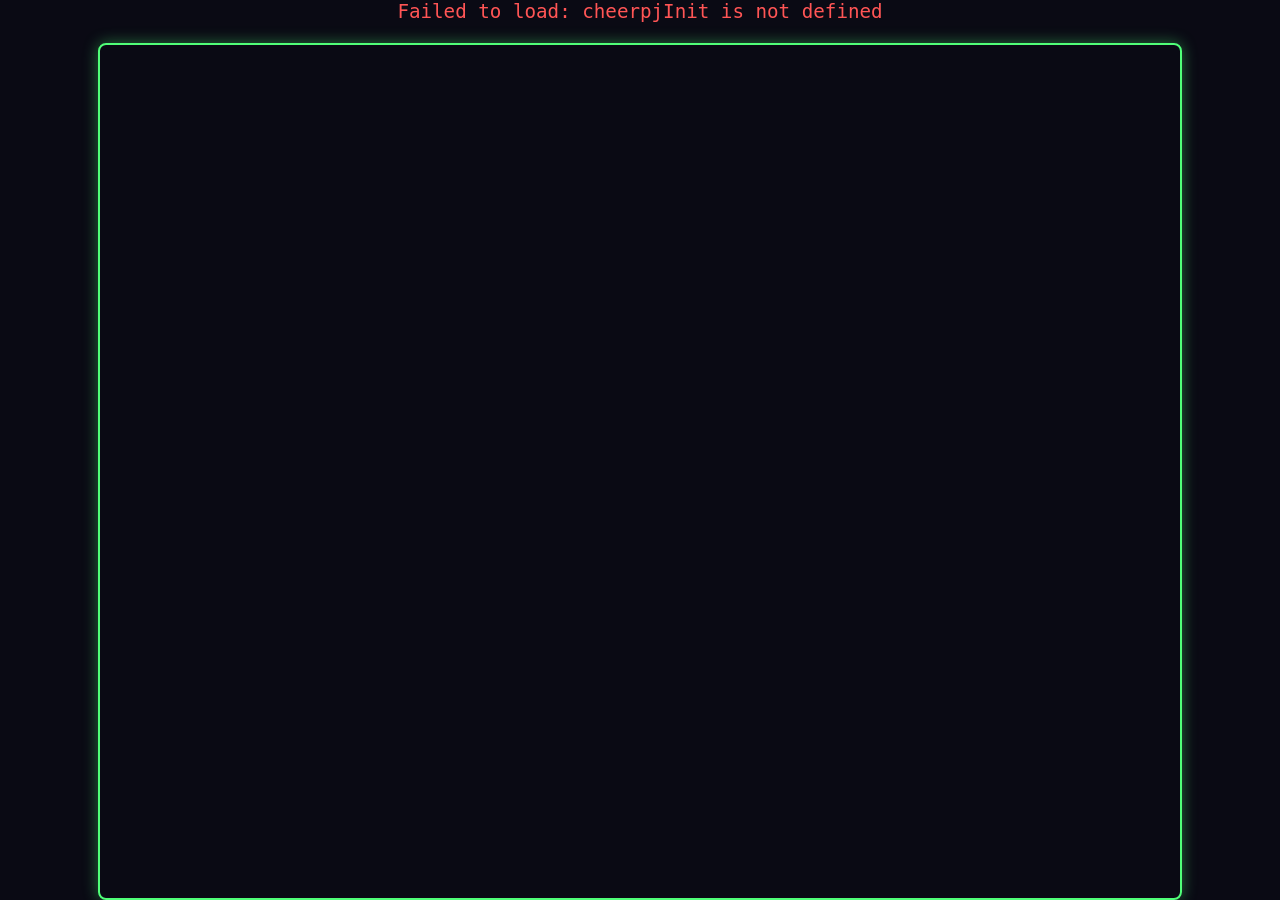
==== index.html @ 9db37034 "Add CheerpJ web deployment files (FlipWars.jar and index.html)" ====
<!DOCTYPE html>
<html lang="en">

<head>
    <meta charset="UTF-8">
    <meta name="viewport" content="width=device-width, initial-scale=1.0">
    <title>Flip Wars - Java Web</title>
    <!-- Import CheerpJ V3 engine from official validated CDN -->
    <script src="https://cjrtnc.leaningtech.com/3.0/cj3loader.js"></script>
    <style>
        body {
            /* Match game UI aesthetic */
            background-color: #0A0A14;
            color: #50FF78;
            font-family: 'Consolas', monospace;
            display: flex;
            flex-direction: column;
            align-items: center;
            justify-content: center;
            height: 100vh;
            margin: 0;
            overflow: hidden;
        }

        #cheerpj-container {
            border: 2px solid #50FF78;
            box-shadow: 0 0 15px rgba(80, 255, 120, 0.4);
            border-radius: 8px;
            overflow: hidden;
            width: 1080px;
            height: 1040px;
            max-width: 100vw;
            max-height: 100vh;
            /* Scale down on smaller screens if necessary */
            transform-origin: top center;
        }

        #loading {
            margin-bottom: 20px;
            font-size: 1.2rem;
            animation: pulse 1.5s infinite;
        }

        @keyframes pulse {
            0% {
                opacity: 0.5;
            }

            50% {
                opacity: 1;
            }

            100% {
                opacity: 0.5;
            }
        }
    </style>
</head>

<body>
    <div id="loading">Initializing Java Environment...</div>
    <div id="cheerpj-container"></div>

    <script>
        async function runGame() {
            try {
                // Initialize CheerpJ engine V3
                await cheerpjInit({
                    enableNativeWindow: true,
                    clipboardMode: "permission"
                });

                // Set the display container for the Java/JavaFX Stage
                cheerpjCreateDisplay(1080, 1040, document.getElementById('cheerpj-container'));

                document.getElementById('loading').innerText = 'Downloading JVM and FlipWars.jar...';

                // CheerpJ runs the virtualized jar file relative to the web root
                try {
                    await cheerpjRunJar("/app/FlipWars.jar");
                } catch (e) {
                    console.error(e);
                }

                document.getElementById('loading').style.display = 'none';

            } catch (error) {
                document.getElementById('loading').innerText = 'Failed to load: ' + error.message;
                document.getElementById('loading').style.color = '#FF5555';
            }
        }

        runGame();
    </script>
</body>

</html>
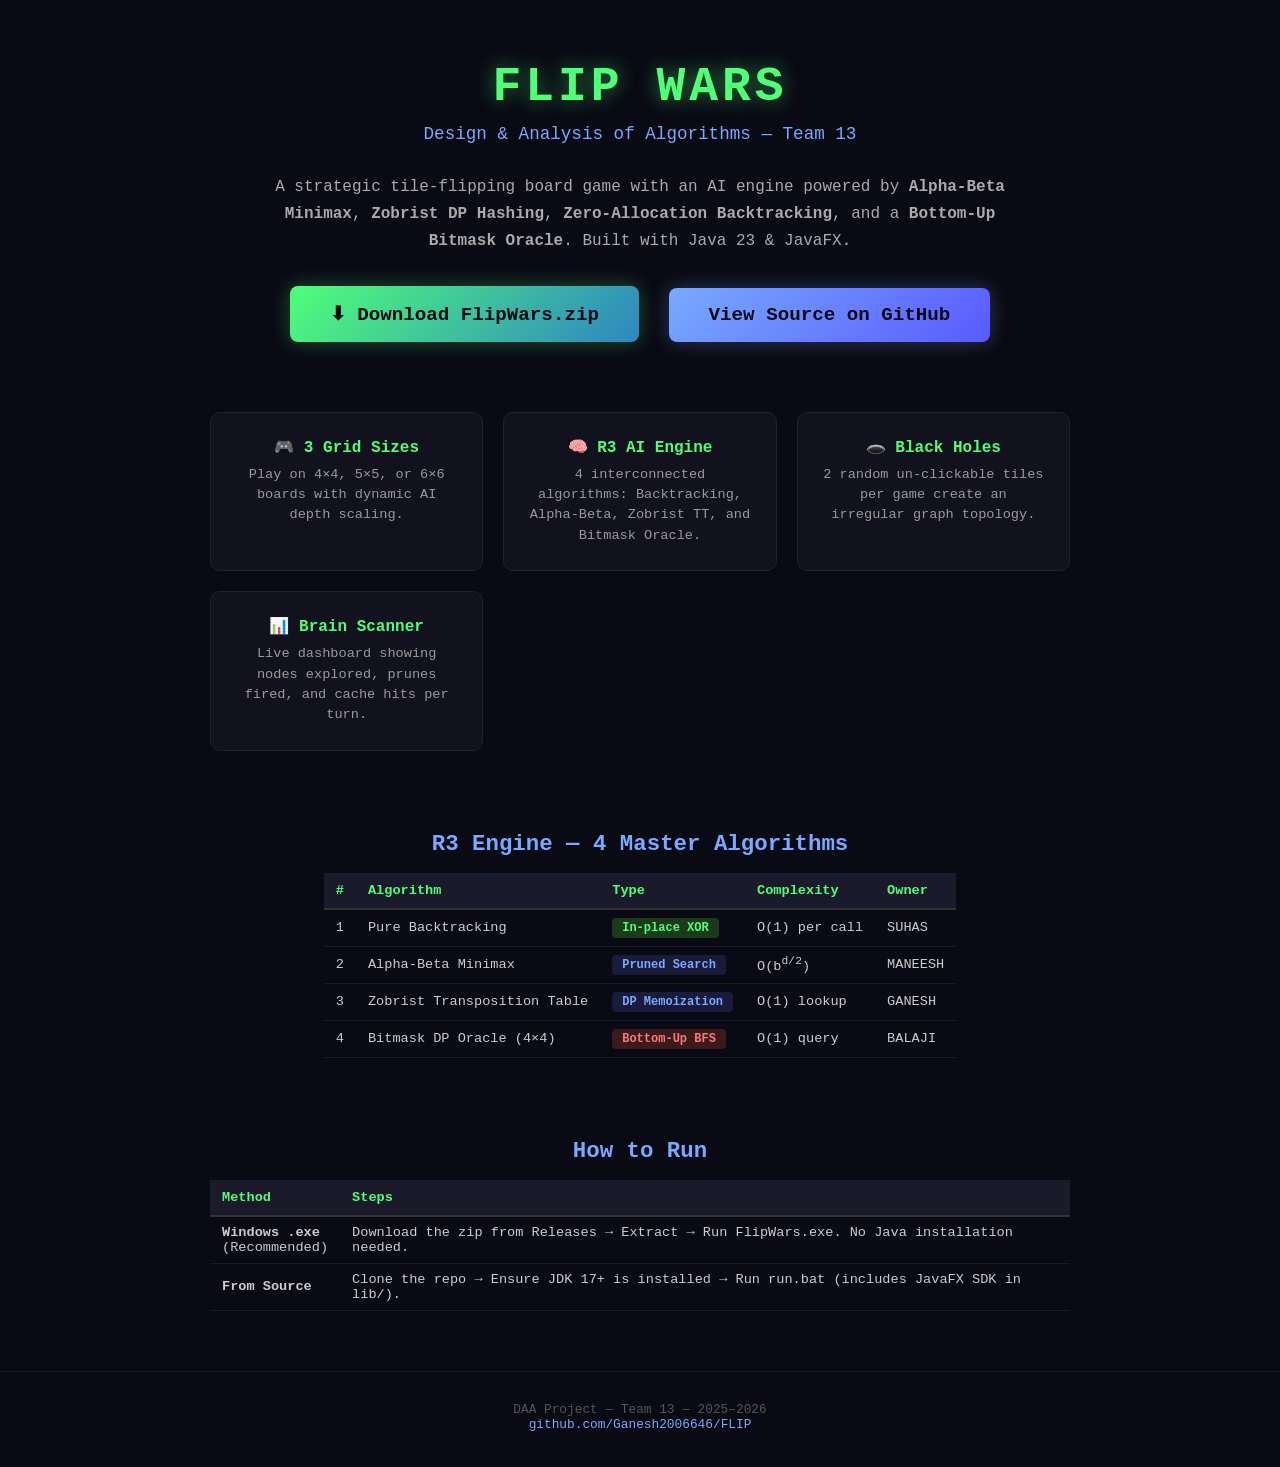
==== commit 7c1dabb6: "Add jpackage build, landing page, .gitignore cleanup - Replace broken CheerpJ web hosting with polis" ====
--- a/index.html
+++ b/index.html
@@ -4,94 +4,271 @@
 <head>
     <meta charset="UTF-8">
     <meta name="viewport" content="width=device-width, initial-scale=1.0">
-    <title>Flip Wars - Java Web</title>
-    <!-- Import CheerpJ V3 engine from official validated CDN -->
-    <script src="https://cjrtnc.leaningtech.com/3.0/cj3loader.js"></script>
+    <title>Flip Wars — DAA Team 13</title>
     <style>
+        * { margin: 0; padding: 0; box-sizing: border-box; }
+
         body {
-            /* Match game UI aesthetic */
             background-color: #0A0A14;
-            color: #50FF78;
-            font-family: 'Consolas', monospace;
+            color: #E0E0E0;
+            font-family: 'Segoe UI', 'Consolas', monospace;
+            min-height: 100vh;
             display: flex;
             flex-direction: column;
             align-items: center;
-            justify-content: center;
-            height: 100vh;
-            margin: 0;
-            overflow: hidden;
-        }
-
-        #cheerpj-container {
-            border: 2px solid #50FF78;
-            box-shadow: 0 0 15px rgba(80, 255, 120, 0.4);
+        }
+
+        .hero {
+            text-align: center;
+            padding: 60px 20px 40px;
+            max-width: 800px;
+        }
+
+        .hero h1 {
+            font-size: 3rem;
+            color: #50FF78;
+            text-shadow: 0 0 20px rgba(80, 255, 120, 0.5);
+            margin-bottom: 10px;
+            letter-spacing: 4px;
+        }
+
+        .hero .subtitle {
+            color: #78AAFF;
+            font-size: 1.1rem;
+            margin-bottom: 30px;
+        }
+
+        .hero p {
+            color: #AAA;
+            line-height: 1.7;
+            font-size: 1rem;
+            margin-bottom: 20px;
+        }
+
+        .download-btn {
+            display: inline-block;
+            padding: 16px 40px;
+            background: linear-gradient(135deg, #50FF78, #2E86C1);
+            color: #0A0A14;
+            font-size: 1.2rem;
+            font-weight: bold;
+            text-decoration: none;
             border-radius: 8px;
-            overflow: hidden;
-            width: 1080px;
-            height: 1040px;
-            max-width: 100vw;
-            max-height: 100vh;
-            /* Scale down on smaller screens if necessary */
-            transform-origin: top center;
-        }
-
-        #loading {
-            margin-bottom: 20px;
-            font-size: 1.2rem;
-            animation: pulse 1.5s infinite;
-        }
-
-        @keyframes pulse {
-            0% {
-                opacity: 0.5;
-            }
-
-            50% {
-                opacity: 1;
-            }
-
-            100% {
-                opacity: 0.5;
-            }
-        }
+            transition: transform 0.2s, box-shadow 0.2s;
+            box-shadow: 0 0 20px rgba(80, 255, 120, 0.3);
+            margin: 10px;
+        }
+
+        .download-btn:hover {
+            transform: translateY(-2px);
+            box-shadow: 0 0 30px rgba(80, 255, 120, 0.6);
+        }
+
+        .download-btn.secondary {
+            background: linear-gradient(135deg, #78AAFF, #5A5AFF);
+            box-shadow: 0 0 20px rgba(120, 170, 255, 0.3);
+        }
+
+        .download-btn.secondary:hover {
+            box-shadow: 0 0 30px rgba(120, 170, 255, 0.6);
+        }
+
+        .cards {
+            display: grid;
+            grid-template-columns: repeat(auto-fit, minmax(220px, 1fr));
+            gap: 20px;
+            max-width: 900px;
+            padding: 20px;
+            margin-bottom: 40px;
+        }
+
+        .card {
+            background: #12121E;
+            border: 1px solid #222;
+            border-radius: 10px;
+            padding: 24px;
+            text-align: center;
+        }
+
+        .card h3 {
+            color: #50FF78;
+            font-size: 1rem;
+            margin-bottom: 8px;
+        }
+
+        .card p {
+            color: #999;
+            font-size: 0.85rem;
+            line-height: 1.5;
+        }
+
+        .algo-section {
+            max-width: 900px;
+            padding: 20px;
+            margin-bottom: 40px;
+        }
+
+        .algo-section h2 {
+            color: #78AAFF;
+            font-size: 1.4rem;
+            margin-bottom: 16px;
+            text-align: center;
+        }
+
+        table {
+            width: 100%;
+            border-collapse: collapse;
+            font-size: 0.85rem;
+        }
+
+        th {
+            background: #1a1a2a;
+            color: #50FF78;
+            padding: 10px 12px;
+            text-align: left;
+            border-bottom: 2px solid #333;
+        }
+
+        td {
+            padding: 8px 12px;
+            border-bottom: 1px solid #1a1a2a;
+            color: #CCC;
+        }
+
+        tr:hover td { background: #16162a; }
+
+        .footer {
+            text-align: center;
+            padding: 30px;
+            color: #555;
+            font-size: 0.8rem;
+            border-top: 1px solid #1a1a2a;
+            width: 100%;
+        }
+
+        .footer a { color: #78AAFF; text-decoration: none; }
+
+        .badge {
+            display: inline-block;
+            padding: 3px 10px;
+            border-radius: 4px;
+            font-size: 0.75rem;
+            font-weight: bold;
+        }
+
+        .badge-green  { background: #1a3a1a; color: #50FF78; }
+        .badge-blue   { background: #1a1a3a; color: #78AAFF; }
+        .badge-red    { background: #3a1a1a; color: #FF7878; }
     </style>
 </head>
 
 <body>
-    <div id="loading">Initializing Java Environment...</div>
-    <div id="cheerpj-container"></div>
-
-    <script>
-        async function runGame() {
-            try {
-                // Initialize CheerpJ engine V3
-                await cheerpjInit({
-                    enableNativeWindow: true,
-                    clipboardMode: "permission"
-                });
-
-                // Set the display container for the Java/JavaFX Stage
-                cheerpjCreateDisplay(1080, 1040, document.getElementById('cheerpj-container'));
-
-                document.getElementById('loading').innerText = 'Downloading JVM and FlipWars.jar...';
-
-                // CheerpJ runs the virtualized jar file relative to the web root
-                try {
-                    await cheerpjRunJar("/app/FlipWars.jar");
-                } catch (e) {
-                    console.error(e);
-                }
-
-                document.getElementById('loading').style.display = 'none';
-
-            } catch (error) {
-                document.getElementById('loading').innerText = 'Failed to load: ' + error.message;
-                document.getElementById('loading').style.color = '#FF5555';
-            }
-        }
-
-        runGame();
-    </script>
+
+    <div class="hero">
+        <h1>FLIP WARS</h1>
+        <div class="subtitle">Design &amp; Analysis of Algorithms — Team 13</div>
+        <p>
+            A strategic tile-flipping board game with an AI engine powered by
+            <strong>Alpha-Beta Minimax</strong>, <strong>Zobrist DP Hashing</strong>,
+            <strong>Zero-Allocation Backtracking</strong>, and a <strong>Bottom-Up Bitmask Oracle</strong>.
+            Built with Java 23 &amp; JavaFX.
+        </p>
+        <a class="download-btn" href="https://github.com/Ganesh2006646/FLIP/releases/latest" target="_blank">
+            ⬇ Download FlipWars.zip
+        </a>
+        <a class="download-btn secondary" href="https://github.com/Ganesh2006646/FLIP" target="_blank">
+            View Source on GitHub
+        </a>
+    </div>
+
+    <div class="cards">
+        <div class="card">
+            <h3>🎮 3 Grid Sizes</h3>
+            <p>Play on 4×4, 5×5, or 6×6 boards with dynamic AI depth scaling.</p>
+        </div>
+        <div class="card">
+            <h3>🧠 R3 AI Engine</h3>
+            <p>4 interconnected algorithms: Backtracking, Alpha-Beta, Zobrist TT, and Bitmask Oracle.</p>
+        </div>
+        <div class="card">
+            <h3>🕳️ Black Holes</h3>
+            <p>2 random un-clickable tiles per game create an irregular graph topology.</p>
+        </div>
+        <div class="card">
+            <h3>📊 Brain Scanner</h3>
+            <p>Live dashboard showing nodes explored, prunes fired, and cache hits per turn.</p>
+        </div>
+    </div>
+
+    <div class="algo-section">
+        <h2>R3 Engine — 4 Master Algorithms</h2>
+        <table>
+            <thead>
+                <tr>
+                    <th>#</th>
+                    <th>Algorithm</th>
+                    <th>Type</th>
+                    <th>Complexity</th>
+                    <th>Owner</th>
+                </tr>
+            </thead>
+            <tbody>
+                <tr>
+                    <td>1</td>
+                    <td>Pure Backtracking</td>
+                    <td><span class="badge badge-green">In-place XOR</span></td>
+                    <td>O(1) per call</td>
+                    <td>SUHAS</td>
+                </tr>
+                <tr>
+                    <td>2</td>
+                    <td>Alpha-Beta Minimax</td>
+                    <td><span class="badge badge-blue">Pruned Search</span></td>
+                    <td>O(b<sup>d/2</sup>)</td>
+                    <td>MANEESH</td>
+                </tr>
+                <tr>
+                    <td>3</td>
+                    <td>Zobrist Transposition Table</td>
+                    <td><span class="badge badge-blue">DP Memoization</span></td>
+                    <td>O(1) lookup</td>
+                    <td>GANESH</td>
+                </tr>
+                <tr>
+                    <td>4</td>
+                    <td>Bitmask DP Oracle (4×4)</td>
+                    <td><span class="badge badge-red">Bottom-Up BFS</span></td>
+                    <td>O(1) query</td>
+                    <td>BALAJI</td>
+                </tr>
+            </tbody>
+        </table>
+    </div>
+
+    <div class="algo-section">
+        <h2>How to Run</h2>
+        <table>
+            <thead>
+                <tr><th>Method</th><th>Steps</th></tr>
+            </thead>
+            <tbody>
+                <tr>
+                    <td><strong>Windows .exe</strong><br>(Recommended)</td>
+                    <td>Download the zip from Releases → Extract → Run <code>FlipWars.exe</code>. No Java installation needed.</td>
+                </tr>
+                <tr>
+                    <td><strong>From Source</strong></td>
+                    <td>Clone the repo → Ensure JDK 17+ is installed → Run <code>run.bat</code> (includes JavaFX SDK in <code>lib/</code>).</td>
+                </tr>
+            </tbody>
+        </table>
+    </div>
+
+    <div class="footer">
+        DAA Project — Team 13 — 2025–2026<br>
+        <a href="https://github.com/Ganesh2006646/FLIP">github.com/Ganesh2006646/FLIP</a>
+    </div>
+
 </body>
 
 </html>
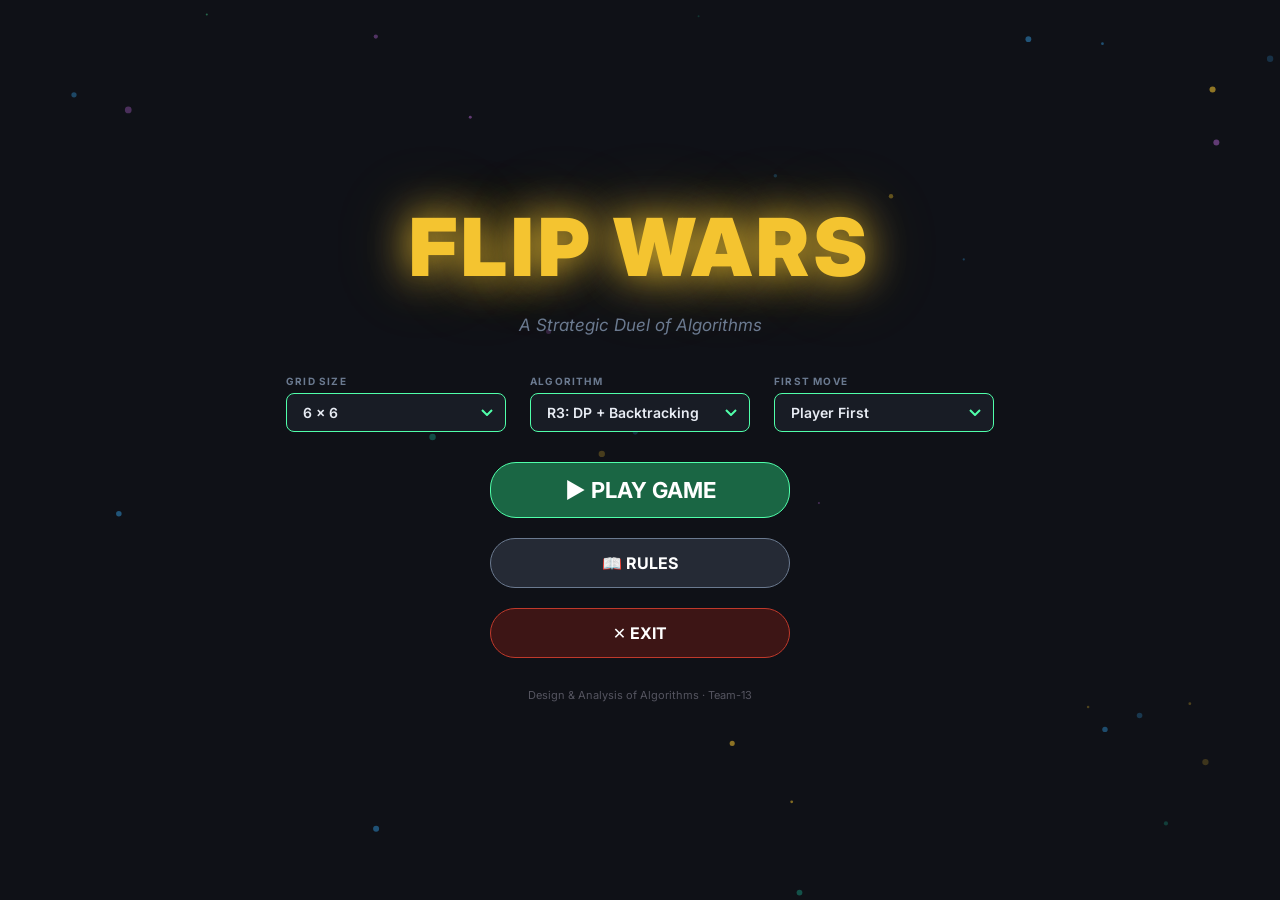
==== commit 0f293e0b: "Move web app (index.html, style.css, game.js) to root for GitHub Pages" ====
--- a/index.html
+++ b/index.html
@@ -1,274 +1,211 @@
 <!DOCTYPE html>
 <html lang="en">
-
 <head>
-    <meta charset="UTF-8">
-    <meta name="viewport" content="width=device-width, initial-scale=1.0">
-    <title>Flip Wars — DAA Team 13</title>
-    <style>
-        * { margin: 0; padding: 0; box-sizing: border-box; }
-
-        body {
-            background-color: #0A0A14;
-            color: #E0E0E0;
-            font-family: 'Segoe UI', 'Consolas', monospace;
-            min-height: 100vh;
-            display: flex;
-            flex-direction: column;
-            align-items: center;
-        }
-
-        .hero {
-            text-align: center;
-            padding: 60px 20px 40px;
-            max-width: 800px;
-        }
-
-        .hero h1 {
-            font-size: 3rem;
-            color: #50FF78;
-            text-shadow: 0 0 20px rgba(80, 255, 120, 0.5);
-            margin-bottom: 10px;
-            letter-spacing: 4px;
-        }
-
-        .hero .subtitle {
-            color: #78AAFF;
-            font-size: 1.1rem;
-            margin-bottom: 30px;
-        }
-
-        .hero p {
-            color: #AAA;
-            line-height: 1.7;
-            font-size: 1rem;
-            margin-bottom: 20px;
-        }
-
-        .download-btn {
-            display: inline-block;
-            padding: 16px 40px;
-            background: linear-gradient(135deg, #50FF78, #2E86C1);
-            color: #0A0A14;
-            font-size: 1.2rem;
-            font-weight: bold;
-            text-decoration: none;
-            border-radius: 8px;
-            transition: transform 0.2s, box-shadow 0.2s;
-            box-shadow: 0 0 20px rgba(80, 255, 120, 0.3);
-            margin: 10px;
-        }
-
-        .download-btn:hover {
-            transform: translateY(-2px);
-            box-shadow: 0 0 30px rgba(80, 255, 120, 0.6);
-        }
-
-        .download-btn.secondary {
-            background: linear-gradient(135deg, #78AAFF, #5A5AFF);
-            box-shadow: 0 0 20px rgba(120, 170, 255, 0.3);
-        }
-
-        .download-btn.secondary:hover {
-            box-shadow: 0 0 30px rgba(120, 170, 255, 0.6);
-        }
-
-        .cards {
-            display: grid;
-            grid-template-columns: repeat(auto-fit, minmax(220px, 1fr));
-            gap: 20px;
-            max-width: 900px;
-            padding: 20px;
-            margin-bottom: 40px;
-        }
-
-        .card {
-            background: #12121E;
-            border: 1px solid #222;
-            border-radius: 10px;
-            padding: 24px;
-            text-align: center;
-        }
-
-        .card h3 {
-            color: #50FF78;
-            font-size: 1rem;
-            margin-bottom: 8px;
-        }
-
-        .card p {
-            color: #999;
-            font-size: 0.85rem;
-            line-height: 1.5;
-        }
-
-        .algo-section {
-            max-width: 900px;
-            padding: 20px;
-            margin-bottom: 40px;
-        }
-
-        .algo-section h2 {
-            color: #78AAFF;
-            font-size: 1.4rem;
-            margin-bottom: 16px;
-            text-align: center;
-        }
-
-        table {
-            width: 100%;
-            border-collapse: collapse;
-            font-size: 0.85rem;
-        }
-
-        th {
-            background: #1a1a2a;
-            color: #50FF78;
-            padding: 10px 12px;
-            text-align: left;
-            border-bottom: 2px solid #333;
-        }
-
-        td {
-            padding: 8px 12px;
-            border-bottom: 1px solid #1a1a2a;
-            color: #CCC;
-        }
-
-        tr:hover td { background: #16162a; }
-
-        .footer {
-            text-align: center;
-            padding: 30px;
-            color: #555;
-            font-size: 0.8rem;
-            border-top: 1px solid #1a1a2a;
-            width: 100%;
-        }
-
-        .footer a { color: #78AAFF; text-decoration: none; }
-
-        .badge {
-            display: inline-block;
-            padding: 3px 10px;
-            border-radius: 4px;
-            font-size: 0.75rem;
-            font-weight: bold;
-        }
-
-        .badge-green  { background: #1a3a1a; color: #50FF78; }
-        .badge-blue   { background: #1a1a3a; color: #78AAFF; }
-        .badge-red    { background: #3a1a1a; color: #FF7878; }
-    </style>
+  <meta charset="UTF-8">
+  <meta name="viewport" content="width=device-width, initial-scale=1.0">
+  <title>Flip Wars — Team 13</title>
+  <meta name="description" content="Flip Wars: A Strategic Duel of Algorithms. Play against AI powered by Greedy, Divide & Conquer, and Alpha-Beta Pruning with DP.">
+  <link href="https://fonts.googleapis.com/css2?family=Inter:wght@400;600;700;900&family=JetBrains+Mono:wght@400;700&display=swap" rel="stylesheet">
+  <link rel="stylesheet" href="style.css">
 </head>
-
 <body>
 
-    <div class="hero">
-        <h1>FLIP WARS</h1>
-        <div class="subtitle">Design &amp; Analysis of Algorithms — Team 13</div>
-        <p>
-            A strategic tile-flipping board game with an AI engine powered by
-            <strong>Alpha-Beta Minimax</strong>, <strong>Zobrist DP Hashing</strong>,
-            <strong>Zero-Allocation Backtracking</strong>, and a <strong>Bottom-Up Bitmask Oracle</strong>.
-            Built with Java 23 &amp; JavaFX.
-        </p>
-        <a class="download-btn" href="https://github.com/Ganesh2006646/FLIP/releases/latest" target="_blank">
-            ⬇ Download FlipWars.zip
-        </a>
-        <a class="download-btn secondary" href="https://github.com/Ganesh2006646/FLIP" target="_blank">
-            View Source on GitHub
-        </a>
-    </div>
-
-    <div class="cards">
-        <div class="card">
-            <h3>🎮 3 Grid Sizes</h3>
-            <p>Play on 4×4, 5×5, or 6×6 boards with dynamic AI depth scaling.</p>
-        </div>
-        <div class="card">
-            <h3>🧠 R3 AI Engine</h3>
-            <p>4 interconnected algorithms: Backtracking, Alpha-Beta, Zobrist TT, and Bitmask Oracle.</p>
-        </div>
-        <div class="card">
-            <h3>🕳️ Black Holes</h3>
-            <p>2 random un-clickable tiles per game create an irregular graph topology.</p>
-        </div>
-        <div class="card">
-            <h3>📊 Brain Scanner</h3>
-            <p>Live dashboard showing nodes explored, prunes fired, and cache hits per turn.</p>
-        </div>
-    </div>
-
-    <div class="algo-section">
-        <h2>R3 Engine — 4 Master Algorithms</h2>
-        <table>
-            <thead>
-                <tr>
-                    <th>#</th>
-                    <th>Algorithm</th>
-                    <th>Type</th>
-                    <th>Complexity</th>
-                    <th>Owner</th>
-                </tr>
-            </thead>
-            <tbody>
-                <tr>
-                    <td>1</td>
-                    <td>Pure Backtracking</td>
-                    <td><span class="badge badge-green">In-place XOR</span></td>
-                    <td>O(1) per call</td>
-                    <td>SUHAS</td>
-                </tr>
-                <tr>
-                    <td>2</td>
-                    <td>Alpha-Beta Minimax</td>
-                    <td><span class="badge badge-blue">Pruned Search</span></td>
-                    <td>O(b<sup>d/2</sup>)</td>
-                    <td>MANEESH</td>
-                </tr>
-                <tr>
-                    <td>3</td>
-                    <td>Zobrist Transposition Table</td>
-                    <td><span class="badge badge-blue">DP Memoization</span></td>
-                    <td>O(1) lookup</td>
-                    <td>GANESH</td>
-                </tr>
-                <tr>
-                    <td>4</td>
-                    <td>Bitmask DP Oracle (4×4)</td>
-                    <td><span class="badge badge-red">Bottom-Up BFS</span></td>
-                    <td>O(1) query</td>
-                    <td>BALAJI</td>
-                </tr>
-            </tbody>
-        </table>
-    </div>
-
-    <div class="algo-section">
-        <h2>How to Run</h2>
-        <table>
-            <thead>
-                <tr><th>Method</th><th>Steps</th></tr>
-            </thead>
-            <tbody>
-                <tr>
-                    <td><strong>Windows .exe</strong><br>(Recommended)</td>
-                    <td>Download the zip from Releases → Extract → Run <code>FlipWars.exe</code>. No Java installation needed.</td>
-                </tr>
-                <tr>
-                    <td><strong>From Source</strong></td>
-                    <td>Clone the repo → Ensure JDK 17+ is installed → Run <code>run.bat</code> (includes JavaFX SDK in <code>lib/</code>).</td>
-                </tr>
-            </tbody>
-        </table>
-    </div>
-
-    <div class="footer">
-        DAA Project — Team 13 — 2025–2026<br>
-        <a href="https://github.com/Ganesh2006646/FLIP">github.com/Ganesh2006646/FLIP</a>
-    </div>
-
+  <!-- ═══════════════════════════════════════════════════════════════ -->
+  <!-- MENU SCREEN                                                     -->
+  <!-- ═══════════════════════════════════════════════════════════════ -->
+  <div id="menuScreen" class="screen active">
+    <canvas id="particleCanvas"></canvas>
+    <div class="menu-content">
+      <h1 id="menuTitle" class="menu-title">FLIP WARS</h1>
+      <p class="menu-subtitle">A Strategic Duel of Algorithms</p>
+
+      <div class="selectors">
+        <div class="selector-group">
+          <label class="selector-label">GRID SIZE</label>
+          <select id="gridSelect" class="styled-select">
+            <option value="4">4 × 4</option>
+            <option value="5">5 × 5</option>
+            <option value="6" selected>6 × 6</option>
+          </select>
+        </div>
+        <div class="selector-group">
+          <label class="selector-label">ALGORITHM</label>
+          <select id="versionSelect" class="styled-select">
+            <option value="1">R1: Greedy</option>
+            <option value="2">R2: Divide & Conquer</option>
+            <option value="3" selected>R3: DP + Backtracking</option>
+          </select>
+        </div>
+        <div class="selector-group">
+          <label class="selector-label">FIRST MOVE</label>
+          <select id="turnSelect" class="styled-select">
+            <option value="player" selected>Player First</option>
+            <option value="cpu">CPU First</option>
+          </select>
+        </div>
+      </div>
+
+      <button id="btnPlay" class="menu-btn play-btn" onclick="startGame()">▶  PLAY GAME</button>
+      <button class="menu-btn rules-btn" onclick="showRules()">📖  RULES</button>
+      <button class="menu-btn exit-btn" onclick="window.close()">✕  EXIT</button>
+
+      <p class="team-label">Design & Analysis of Algorithms  ·  Team-13</p>
+    </div>
+  </div>
+
+  <!-- ═══════════════════════════════════════════════════════════════ -->
+  <!-- GAME SCREEN                                                     -->
+  <!-- ═══════════════════════════════════════════════════════════════ -->
+  <div id="gameScreen" class="screen">
+    <!-- HUD -->
+    <div id="hud" class="hud">
+      <div class="hud-score player-score" id="playerScoreBox">
+        <span class="hud-label">PLAYER</span>
+        <span class="hud-value" id="playerScore">0</span>
+      </div>
+      <div class="hud-center">
+        <div class="hud-turn-group">
+          <span class="hud-mini-label">TURN</span>
+          <span class="hud-mini-value" id="turnCounter">0/18</span>
+        </div>
+        <div class="hud-status" id="statusLabel">YOUR TURN</div>
+        <div class="hud-turn-group">
+          <span class="hud-mini-label">AI</span>
+          <span class="hud-mini-value" id="aiMode">R3</span>
+        </div>
+      </div>
+      <div class="hud-score cpu-score" id="cpuScoreBox">
+        <span class="hud-label">CPU</span>
+        <span class="hud-value" id="cpuScore">0</span>
+      </div>
+    </div>
+
+    <!-- Main content: Board + Scanner -->
+    <div class="game-layout">
+      <div class="game-left">
+        <div id="boardContainer" class="board-container"></div>
+        <!-- Controls -->
+        <div class="controls">
+          <button class="ctrl-btn accent" onclick="restartGame()">⟳ Restart</button>
+          <button class="ctrl-btn yellow" onclick="doHint()">💡 Hint</button>
+          <button class="ctrl-btn purple" id="solveBtn" onclick="toggleSolve()">▶ Solve</button>
+          <button class="ctrl-btn neutral" onclick="goMenu()">☰ Menu</button>
+        </div>
+      </div>
+
+      <!-- Brain Scanner -->
+      <div class="scanner" id="scanner">
+        <div class="scanner-header">
+          <div class="scanner-stats">
+            <span class="stat" id="statNodes" title="Nodes Evaluated">N: 0</span>
+            <span class="stat-sep">|</span>
+            <span class="stat" id="statPrunes" title="Branches Pruned">P: 0</span>
+            <span class="stat-sep">|</span>
+            <span class="stat" id="statDP" title="Transposition Table Hits">DP: 0</span>
+            <span class="stat-sep">|</span>
+            <span class="stat" id="statTT" title="Transposition Table Size">TT: 0</span>
+            <span class="stat-sep">|</span>
+            <span class="stat" id="statTime">Time: 0ms</span>
+          </div>
+          <div class="scanner-status" id="scannerStatus">▶ Awaiting first CPU move...</div>
+        </div>
+        <div class="scanner-body">
+          <div class="scanner-panel">
+            <div class="panel-title">📋  CANDIDATES</div>
+            <div class="candidates-scroll" id="candidatesTable"></div>
+          </div>
+          <div class="scanner-panel">
+            <div class="panel-title">🌳  SEARCH TREE</div>
+            <div class="tree-scroll" id="searchTree"></div>
+          </div>
+        </div>
+      </div>
+    </div>
+  </div>
+
+  <!-- ═══════════════════════════════════════════════════════════════ -->
+  <!-- RULES MODAL                                                     -->
+  <!-- ═══════════════════════════════════════════════════════════════ -->
+  <div id="rulesModal" class="modal-overlay" onclick="if(event.target===this)closeRules()">
+    <div class="modal-content">
+      <button class="modal-close" onclick="closeRules()">✕</button>
+      <pre class="rules-text">
+══════════════════════════════════════
+         FLIP WARS — HOW TO PLAY
+══════════════════════════════════════
+
+OBJECTIVE
+  Turn ALL tiles your color, OR hold the
+  highest Strategic Score at the turn limit.
+
+FLIP LOGIC
+  Click a tile → flips it + all 4 orthogonal
+  neighbors (up, down, left, right) in a + pattern.
+
+LOCK MECHANIC  (Tabu Search)
+  After clicking, a tile is locked for several
+  turns (shows WAIT countdown). Prevents infinite
+  loops and adds strategic depth.
+
+BLACK HOLES
+  Void tiles: permanently unflippable. They warp the
+  graph topology — adjacent tiles lose one neighbor.
+
+SCORING
+  Corners  +25  ← most valuable!
+  Edges    +15
+  Standard  +5
+  Trap      -5  ← avoid near corners
+
+══════════════════════════════════════
+              AI VERSIONS
+══════════════════════════════════════
+
+R1 — GREEDY  (Easy)
+  Simple tile-value counting + 15% random blunder.
+
+R2 — DIVIDE & CONQUER  (Medium)
+  · Merge Sort       move ranking
+  · Spatial D&C      quadrant control
+  · DFS Clusters     territory strength
+  · Tournament Select CPU move selection
+  · Threat Detection exposure analysis
+
+R3 — DP + BACKTRACKING  (Expert)
+  · SUHAS   doMove/undoMove backtracking (O(1) space)
+  · MANEESH Alpha-Beta Pruning Minimax
+  · GANESH  Zobrist Transposition Table
+  · BALAJI  Bitmask DP Oracle (4x4: 65536 states)
+
+══════════════════════════════════════
+         WINNING STRATEGIES
+══════════════════════════════════════
+
+  * Secure corners early — worth 25 pts each!
+  * Build large connected clusters for territory
+  * Avoid trap tiles near corners (-5)
+  * Plan around locked tiles for surprise moves
+  * Watch the Brain Scanner for AI reasoning!
+
+      Design & Analysis of Algorithms
+               Team-13
+      </pre>
+    </div>
+  </div>
+
+  <!-- ═══════════════════════════════════════════════════════════════ -->
+  <!-- GAME OVER MODAL                                                 -->
+  <!-- ═══════════════════════════════════════════════════════════════ -->
+  <div id="gameOverModal" class="modal-overlay">
+    <div class="modal-content game-over-content">
+      <div class="game-over-title" id="gameOverTitle"></div>
+      <div class="game-over-buttons">
+        <button class="go-btn play-again" onclick="restartGame(); closeGameOver();">Play Again</button>
+        <button class="go-btn go-menu" onclick="goMenu(); closeGameOver();">Go to Menu</button>
+      </div>
+    </div>
+  </div>
+
+  <script src="game.js"></script>
 </body>
-
-</html>+</html>
--- a/style.css
+++ b/style.css
@@ -0,0 +1,685 @@
+/* ═══════════════════════════════════════════════════════════════════
+   FLIP WARS — CSS Design System
+   Premium dark arcade aesthetic with glassmorphism & micro-animations
+   ═══════════════════════════════════════════════════════════════════ */
+
+:root {
+  --bg: #0f1117;
+  --surface: #181c25;
+  --surface2: #1e2330;
+  --border: #282e3a;
+  --text: #e8ecf4;
+  --muted: #6b7a90;
+  --yellow: #F4C430;
+  --yellow-dim: #7a6218;
+  --blue: #2E86C1;
+  --blue-dim: #174360;
+  --accent: #50FFAA;
+  --accent-dim: #1a6644;
+  --purple: #9B59B6;
+  --red: #FF5555;
+  --green: #50FF78;
+  --bh-border: #6A0DAD;
+  --scan-bg: #0A0A14;
+  --scan-text: #50FF78;
+}
+
+* { margin: 0; padding: 0; box-sizing: border-box; }
+
+body {
+  background: var(--bg);
+  color: var(--text);
+  font-family: 'Inter', system-ui, sans-serif;
+  overflow-x: hidden;
+  min-height: 100vh;
+}
+
+/* ─── SCREEN TRANSITIONS ──────────────────────────────────────────── */
+.screen {
+  display: none;
+  width: 100%;
+  min-height: 100vh;
+}
+.screen.active { display: flex; flex-direction: column; }
+
+/* ═══════════════════════════════════════════════════════════════════
+   MENU SCREEN
+   ═══════════════════════════════════════════════════════════════════ */
+#menuScreen {
+  position: relative;
+  justify-content: center;
+  align-items: center;
+}
+
+#particleCanvas {
+  position: absolute;
+  inset: 0;
+  width: 100%;
+  height: 100%;
+  pointer-events: none;
+  z-index: 0;
+}
+
+.menu-content {
+  position: relative;
+  z-index: 1;
+  display: flex;
+  flex-direction: column;
+  align-items: center;
+  gap: 20px;
+  padding: 40px;
+}
+
+.menu-title {
+  font-size: clamp(48px, 8vw, 80px);
+  font-weight: 900;
+  letter-spacing: 4px;
+  color: var(--yellow);
+  text-shadow: 0 0 40px var(--yellow), 0 0 80px rgba(244,196,48,0.3);
+  animation: titlePulse 2.8s ease-in-out infinite;
+}
+
+@keyframes titlePulse {
+  0%, 100% { color: var(--yellow); text-shadow: 0 0 40px var(--yellow), 0 0 80px rgba(244,196,48,0.3); }
+  50% { color: var(--accent); text-shadow: 0 0 40px var(--accent), 0 0 80px rgba(80,255,170,0.3); }
+}
+
+.menu-subtitle {
+  font-size: 17px;
+  font-style: italic;
+  color: var(--muted);
+  margin-bottom: 10px;
+}
+
+.selectors {
+  display: flex;
+  gap: 24px;
+  flex-wrap: wrap;
+  justify-content: center;
+  margin: 10px 0;
+}
+
+.selector-group {
+  display: flex;
+  flex-direction: column;
+  gap: 6px;
+}
+
+.selector-label {
+  font-size: 10px;
+  font-weight: 700;
+  letter-spacing: 1.2px;
+  color: var(--muted);
+}
+
+.styled-select {
+  background: var(--surface);
+  color: var(--text);
+  border: 1.5px solid var(--accent);
+  border-radius: 8px;
+  padding: 10px 16px;
+  font-family: inherit;
+  font-size: 14px;
+  font-weight: 600;
+  width: 220px;
+  cursor: pointer;
+  outline: none;
+  transition: border-color 0.2s, box-shadow 0.2s;
+  appearance: none;
+  -webkit-appearance: none;
+  background-image: url("data:image/svg+xml,%3Csvg xmlns='http://www.w3.org/2000/svg' width='12' height='7'%3E%3Cpath d='M1 1l5 5 5-5' stroke='%2350FFAA' stroke-width='2' fill='none'/%3E%3C/svg%3E");
+  background-repeat: no-repeat;
+  background-position: right 12px center;
+}
+
+.styled-select:hover, .styled-select:focus {
+  border-color: var(--accent);
+  box-shadow: 0 0 12px rgba(80,255,170,0.2);
+}
+
+.styled-select option {
+  background: var(--surface);
+  color: var(--text);
+}
+
+.menu-btn {
+  width: 300px;
+  padding: 14px 30px;
+  border-radius: 26px;
+  border: 1.8px solid transparent;
+  font-family: inherit;
+  font-size: 18px;
+  font-weight: 700;
+  color: white;
+  cursor: pointer;
+  transition: all 0.15s ease;
+  position: relative;
+  overflow: hidden;
+}
+
+.play-btn {
+  background: var(--accent-dim);
+  border-color: var(--accent);
+  font-size: 22px;
+}
+.play-btn:hover {
+  background: var(--accent);
+  color: #000;
+  box-shadow: 0 0 24px var(--accent);
+  transform: scale(1.04);
+}
+
+.rules-btn {
+  background: #252a35;
+  border-color: var(--muted);
+  font-size: 16px;
+}
+.rules-btn:hover {
+  background: var(--muted);
+  color: #000;
+  box-shadow: 0 0 18px rgba(107,122,144,0.4);
+  transform: scale(1.04);
+}
+
+.exit-btn {
+  background: #3d1515;
+  border-color: #C0392B;
+  font-size: 16px;
+}
+.exit-btn:hover {
+  background: #C0392B;
+  color: white;
+  box-shadow: 0 0 18px rgba(192,57,43,0.5);
+  transform: scale(1.04);
+}
+
+.team-label {
+  font-size: 11px;
+  color: #555560;
+  margin-top: 10px;
+}
+
+/* ═══════════════════════════════════════════════════════════════════
+   GAME SCREEN
+   ═══════════════════════════════════════════════════════════════════ */
+
+/* ─── HUD ──────────────────────────────────────────────────────── */
+.hud {
+  display: flex;
+  align-items: center;
+  padding: 12px 20px;
+  background: #141820;
+  border-bottom: 1px solid var(--border);
+  gap: 8px;
+  flex-shrink: 0;
+}
+
+.hud-score {
+  min-width: 130px;
+  padding: 8px 20px;
+  border-radius: 12px;
+  text-align: center;
+  display: flex;
+  flex-direction: column;
+  gap: 4px;
+  transition: border-color 0.3s, box-shadow 0.3s;
+}
+
+.player-score {
+  background: rgba(244,196,48,0.08);
+  border: 1.5px solid var(--yellow);
+}
+.player-score .hud-value { color: var(--yellow); text-shadow: 0 0 14px var(--yellow); }
+.player-score .hud-label { color: #d4a826; }
+
+.cpu-score {
+  background: rgba(46,134,193,0.08);
+  border: 1.5px solid var(--blue);
+}
+.cpu-score .hud-value { color: var(--blue); text-shadow: 0 0 14px var(--blue); }
+.cpu-score .hud-label { color: #5aabdb; }
+
+.hud-label { font-size: 10px; font-weight: 700; }
+.hud-value { font-size: 30px; font-weight: 700; }
+
+.hud-center {
+  flex: 1;
+  display: flex;
+  flex-direction: column;
+  align-items: center;
+  gap: 4px;
+}
+
+.hud-turn-group { text-align: center; }
+.hud-mini-label { font-size: 9px; font-weight: 700; color: var(--muted); margin-right: 4px; }
+.hud-mini-value { font-size: 16px; font-weight: 700; color: var(--accent); }
+
+.hud-status {
+  font-size: 13px;
+  font-weight: 700;
+  color: var(--accent);
+  transition: color 0.3s;
+}
+
+.hud-active-border {
+  border-color: var(--accent) !important;
+  box-shadow: 0 0 10px rgba(80,255,170,0.25) !important;
+  border-width: 2.5px !important;
+}
+
+/* ─── GAME LAYOUT ──────────────────────────────────────────────── */
+.game-layout {
+  display: flex;
+  flex: 1;
+  overflow: hidden;
+}
+
+.game-left {
+  flex: 0 0 62%;
+  display: flex;
+  flex-direction: column;
+  background: var(--bg);
+}
+
+.board-container {
+  flex: 1;
+  display: flex;
+  align-items: center;
+  justify-content: center;
+  padding: 16px;
+}
+
+.board-grid {
+  display: grid;
+  gap: 8px;
+}
+
+/* ─── TILES ────────────────────────────────────────────────────── */
+.tile {
+  border-radius: 14px;
+  display: flex;
+  flex-direction: column;
+  align-items: center;
+  justify-content: center;
+  position: relative;
+  cursor: pointer;
+  transition: transform 0.15s ease, box-shadow 0.2s ease;
+  user-select: none;
+  -webkit-user-select: none;
+}
+
+.tile:hover:not(.tile-disabled):not(.tile-blackhole) {
+  transform: scale(1.06);
+  box-shadow: 0 0 18px var(--accent);
+  z-index: 2;
+}
+
+.tile-player {
+  background: linear-gradient(155deg, #f7d24e, #b5910c);
+  box-shadow: 0 4px 14px rgba(244,196,48,0.25);
+}
+
+.tile-cpu {
+  background: linear-gradient(155deg, #3ca4e8, #1b6999);
+  box-shadow: 0 4px 14px rgba(46,134,193,0.25);
+}
+
+.tile-blackhole {
+  background: #000;
+  border: 2.5px solid var(--bh-border);
+  box-shadow: 0 0 10px var(--bh-border);
+  cursor: default;
+}
+
+.tile-disabled { opacity: 0.85; cursor: default; }
+.tile-disabled:hover { transform: none !important; box-shadow: none !important; }
+
+.tile-locked .tile-player,
+.tile-locked.tile-player {
+  background: linear-gradient(155deg, #6b5410, #3d2f06);
+}
+.tile-locked .tile-cpu,
+.tile-locked.tile-cpu {
+  background: linear-gradient(155deg, #153a55, #0b1f30);
+}
+
+.tile-id {
+  position: absolute;
+  top: 3px;
+  left: 6px;
+  font-size: 9px;
+  font-weight: 700;
+  color: rgba(255,255,255,0.45);
+}
+
+.tile-value {
+  font-size: 15px;
+  font-weight: 700;
+  color: white;
+}
+
+.tile-value.negative { color: #FF9696; }
+
+.tile-lock-label {
+  font-size: 11px;
+  font-weight: 700;
+  color: var(--red);
+}
+
+.tile-bh-icon {
+  font-size: 22px;
+  color: var(--bh-border);
+}
+
+/* Tile flip animation */
+@keyframes tileFlipIn {
+  0% { transform: scaleX(0); }
+  100% { transform: scaleX(1); }
+}
+@keyframes tileFlipOut {
+  0% { transform: scaleX(1); }
+  100% { transform: scaleX(0); }
+}
+
+.tile-flip-out { animation: tileFlipOut 0.12s ease-in forwards; }
+.tile-flip-in { animation: tileFlipIn 0.12s ease-out forwards; }
+
+/* Tile entrance */
+@keyframes tileEntrance {
+  0% { transform: scale(0); opacity: 0; }
+  70% { transform: scale(1.05); opacity: 1; }
+  100% { transform: scale(1); opacity: 1; }
+}
+
+.tile-entering {
+  transform: scale(0);
+  opacity: 0;
+  animation: tileEntrance 0.28s ease-out forwards;
+}
+
+/* Hint pulse */
+@keyframes hintPulse {
+  0%, 100% { opacity: 1; box-shadow: 0 0 0 3px var(--accent), 0 0 20px var(--accent); }
+  50% { opacity: 0.35; box-shadow: 0 0 0 6px var(--accent), 0 0 40px var(--accent); }
+}
+
+.tile-hint {
+  animation: hintPulse 0.7s ease-in-out 5;
+  z-index: 5;
+}
+
+/* Celebration flash */
+@keyframes celebFlash {
+  0%, 100% { opacity: 1; }
+  50% { opacity: 0.2; }
+}
+.tile-celebrate { animation: celebFlash 0.36s ease-in-out 4; }
+
+/* ─── CONTROLS ─────────────────────────────────────────────────── */
+.controls {
+  display: flex;
+  gap: 10px;
+  padding: 10px 16px;
+  background: #141820;
+  border-top: 1px solid var(--border);
+  flex-wrap: wrap;
+  justify-content: center;
+  flex-shrink: 0;
+}
+
+.ctrl-btn {
+  padding: 9px 18px;
+  border-radius: 22px;
+  border: 1.5px solid;
+  font-family: inherit;
+  font-size: 13px;
+  font-weight: 700;
+  color: white;
+  cursor: pointer;
+  transition: all 0.12s ease;
+  background: transparent;
+}
+
+.ctrl-btn.accent { border-color: var(--accent); background: var(--accent-dim); }
+.ctrl-btn.accent:hover { background: var(--accent); color: #000; box-shadow: 0 0 14px var(--accent); transform: scale(1.06); }
+
+.ctrl-btn.yellow { border-color: var(--yellow); background: var(--yellow-dim); }
+.ctrl-btn.yellow:hover { background: var(--yellow); color: #000; box-shadow: 0 0 14px var(--yellow); transform: scale(1.06); }
+
+.ctrl-btn.purple { border-color: var(--purple); background: #3e204d; }
+.ctrl-btn.purple:hover { background: var(--purple); color: #000; box-shadow: 0 0 14px var(--purple); transform: scale(1.06); }
+
+.ctrl-btn.neutral { border-color: var(--muted); background: #252a35; }
+.ctrl-btn.neutral:hover { background: var(--muted); color: #000; box-shadow: 0 0 14px rgba(107,122,144,0.4); transform: scale(1.06); }
+
+/* ═══════════════════════════════════════════════════════════════════
+   BRAIN SCANNER
+   ═══════════════════════════════════════════════════════════════════ */
+.scanner {
+  flex: 1;
+  display: flex;
+  flex-direction: column;
+  background: var(--scan-bg);
+  border-left: 1.5px solid var(--scan-text);
+  min-width: 0;
+  overflow: hidden;
+}
+
+.scanner-header {
+  padding: 8px 12px;
+  background: #0d1021;
+  border-bottom: 1.5px solid var(--scan-text);
+  flex-shrink: 0;
+}
+
+.scanner-stats {
+  display: flex;
+  gap: 10px;
+  align-items: center;
+  flex-wrap: wrap;
+}
+
+.stat {
+  font-family: 'JetBrains Mono', monospace;
+  font-size: 12px;
+  font-weight: 700;
+  color: var(--scan-text);
+}
+
+.stat-sep { color: #334433; font-size: 12px; }
+
+.scanner-status {
+  font-family: 'JetBrains Mono', monospace;
+  font-size: 11px;
+  font-weight: 700;
+  color: #88FFCC;
+  margin-top: 4px;
+}
+
+.scanner-body {
+  flex: 1;
+  display: flex;
+  flex-direction: column;
+  overflow: hidden;
+}
+
+.scanner-panel {
+  flex: 1;
+  display: flex;
+  flex-direction: column;
+  overflow: hidden;
+  min-height: 0;
+}
+
+.panel-title {
+  font-family: 'JetBrains Mono', monospace;
+  font-size: 11px;
+  font-weight: 700;
+  color: var(--scan-text);
+  padding: 5px 10px;
+  background: #111825;
+  border-bottom: 1px solid var(--scan-text);
+  flex-shrink: 0;
+}
+
+.candidates-scroll, .tree-scroll {
+  flex: 1;
+  overflow-y: auto;
+  padding: 6px;
+  font-family: 'JetBrains Mono', monospace;
+  font-size: 11px;
+  color: var(--scan-text);
+}
+
+/* Candidates table */
+.cand-table {
+  width: 100%;
+  border-collapse: collapse;
+}
+
+.cand-table th {
+  font-size: 10px;
+  font-weight: 700;
+  color: var(--muted);
+  text-align: left;
+  padding: 4px 6px;
+  border-bottom: 1px solid #222;
+  position: sticky;
+  top: 0;
+  background: var(--scan-bg);
+}
+
+.cand-table td {
+  padding: 3px 6px;
+  border-bottom: 1px solid #1a1a2a;
+  color: var(--scan-text);
+  font-size: 11px;
+}
+
+.cand-chosen {
+  background: var(--yellow) !important;
+  color: #000 !important;
+  font-weight: 700;
+}
+
+/* Search tree nodes */
+.tree-node {
+  padding: 2px 0 2px 16px;
+  position: relative;
+}
+
+.tree-node::before {
+  content: '';
+  position: absolute;
+  left: 6px;
+  top: 0;
+  bottom: 0;
+  width: 1px;
+  background: #2a3040;
+}
+
+.tree-leaf {
+  color: var(--scan-text);
+  font-size: 11px;
+  padding: 2px 0;
+}
+
+/* ═══════════════════════════════════════════════════════════════════
+   MODALS
+   ═══════════════════════════════════════════════════════════════════ */
+.modal-overlay {
+  display: none;
+  position: fixed;
+  inset: 0;
+  background: rgba(0,0,0,0.7);
+  backdrop-filter: blur(6px);
+  z-index: 1000;
+  justify-content: center;
+  align-items: center;
+}
+
+.modal-overlay.visible { display: flex; }
+
+.modal-content {
+  background: var(--surface);
+  border: 1.5px solid var(--accent);
+  border-radius: 16px;
+  padding: 30px 36px;
+  max-width: 640px;
+  max-height: 85vh;
+  overflow-y: auto;
+  position: relative;
+  box-shadow: 0 0 40px rgba(80,255,170,0.15);
+}
+
+.modal-close {
+  position: absolute;
+  top: 12px;
+  right: 16px;
+  background: none;
+  border: none;
+  color: var(--muted);
+  font-size: 20px;
+  cursor: pointer;
+  transition: color 0.15s;
+}
+.modal-close:hover { color: var(--red); }
+
+.rules-text {
+  font-family: 'JetBrains Mono', monospace;
+  font-size: 13px;
+  line-height: 1.6;
+  color: #C8E6C9;
+  white-space: pre-wrap;
+}
+
+/* Game Over Modal */
+.game-over-content {
+  text-align: center;
+  min-width: 320px;
+}
+
+.game-over-title {
+  font-size: 22px;
+  font-weight: 700;
+  margin-bottom: 24px;
+}
+
+.game-over-buttons {
+  display: flex;
+  gap: 16px;
+  justify-content: center;
+}
+
+.go-btn {
+  padding: 10px 28px;
+  border-radius: 20px;
+  border: none;
+  font-family: inherit;
+  font-size: 15px;
+  font-weight: 700;
+  color: white;
+  cursor: pointer;
+  transition: transform 0.12s, box-shadow 0.2s;
+}
+.go-btn:hover { transform: scale(1.05); }
+
+.play-again { background: #27AE60; }
+.play-again:hover { box-shadow: 0 0 16px #27AE60; }
+
+.go-menu { background: var(--blue); }
+.go-menu:hover { box-shadow: 0 0 16px var(--blue); }
+
+/* ─── SCROLLBAR ────────────────────────────────────────────────── */
+::-webkit-scrollbar { width: 6px; }
+::-webkit-scrollbar-track { background: var(--scan-bg); }
+::-webkit-scrollbar-thumb { background: #334433; border-radius: 3px; }
+::-webkit-scrollbar-thumb:hover { background: var(--scan-text); }
+
+/* ─── RESPONSIVE ───────────────────────────────────────────────── */
+@media (max-width: 900px) {
+  .game-layout { flex-direction: column; }
+  .game-left { flex: none; }
+  .scanner { border-left: none; border-top: 1.5px solid var(--scan-text); max-height: 300px; }
+  .selectors { flex-direction: column; align-items: center; }
+}
